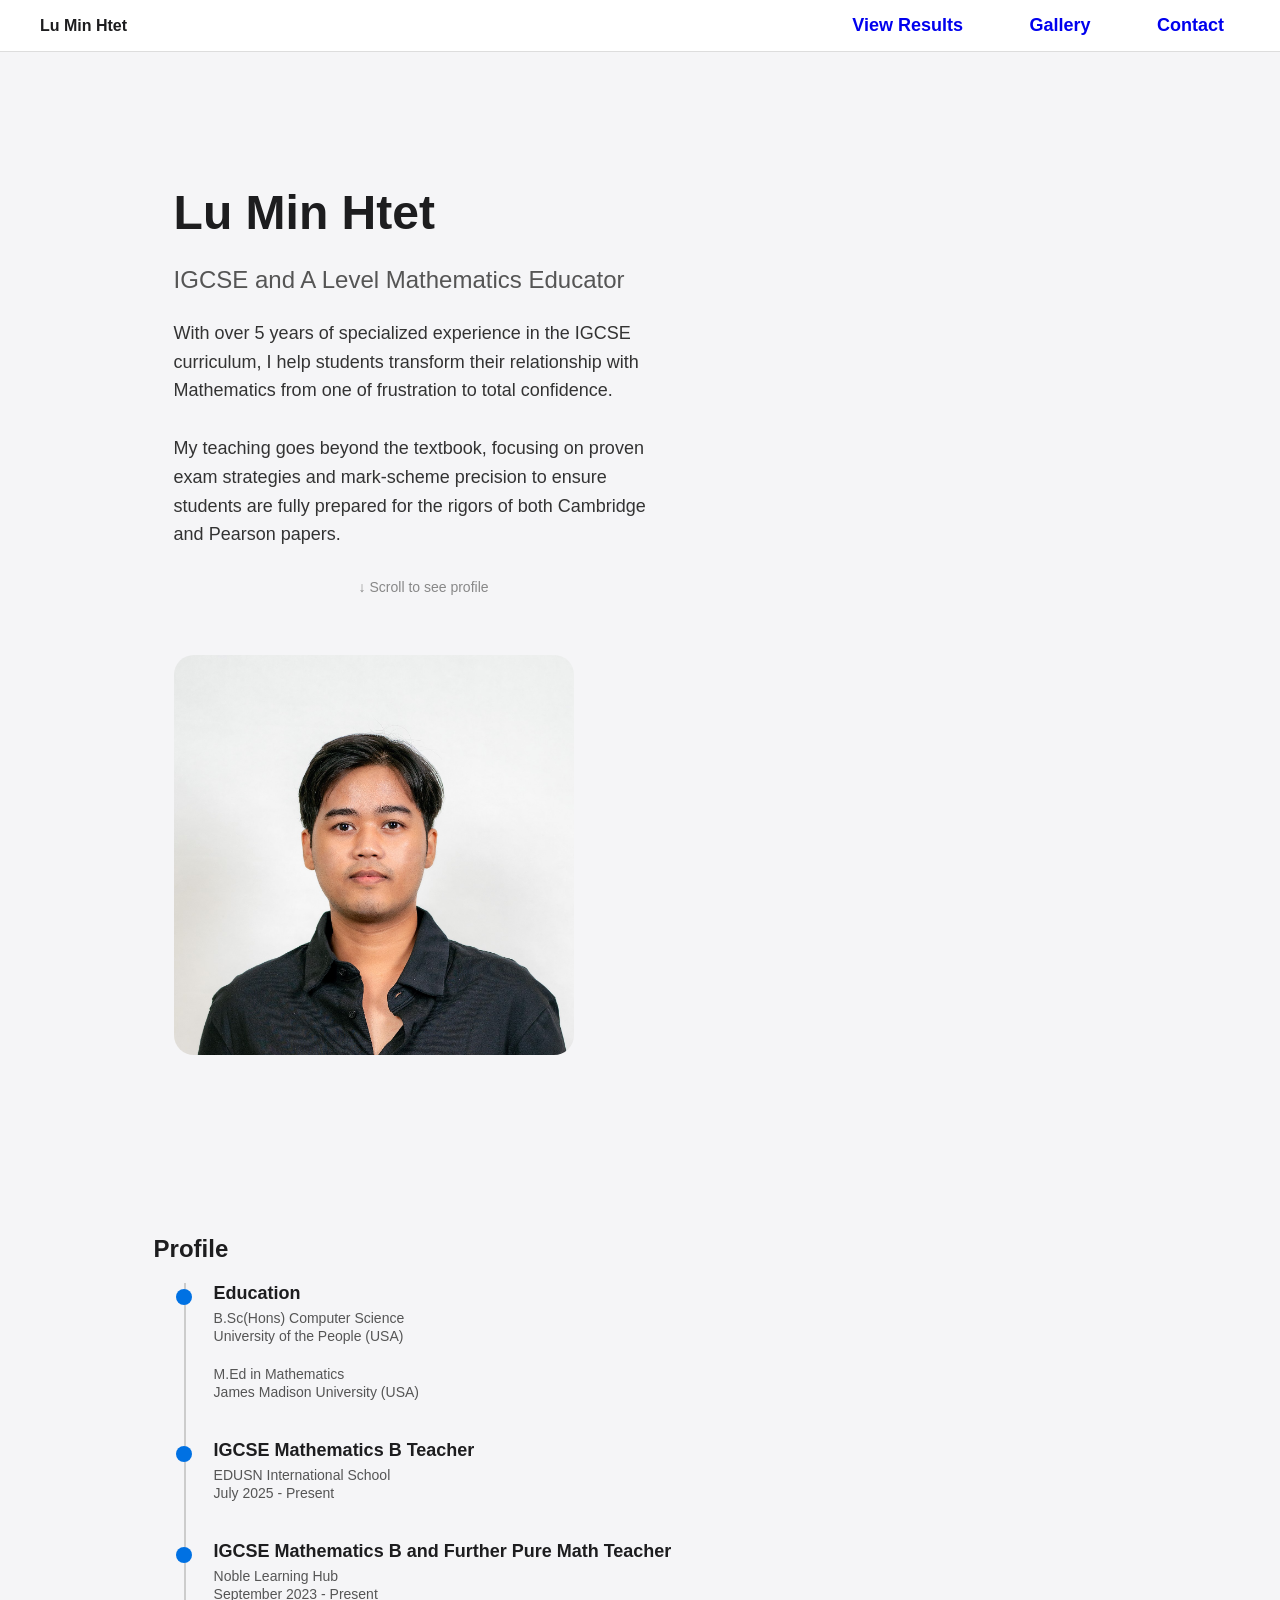
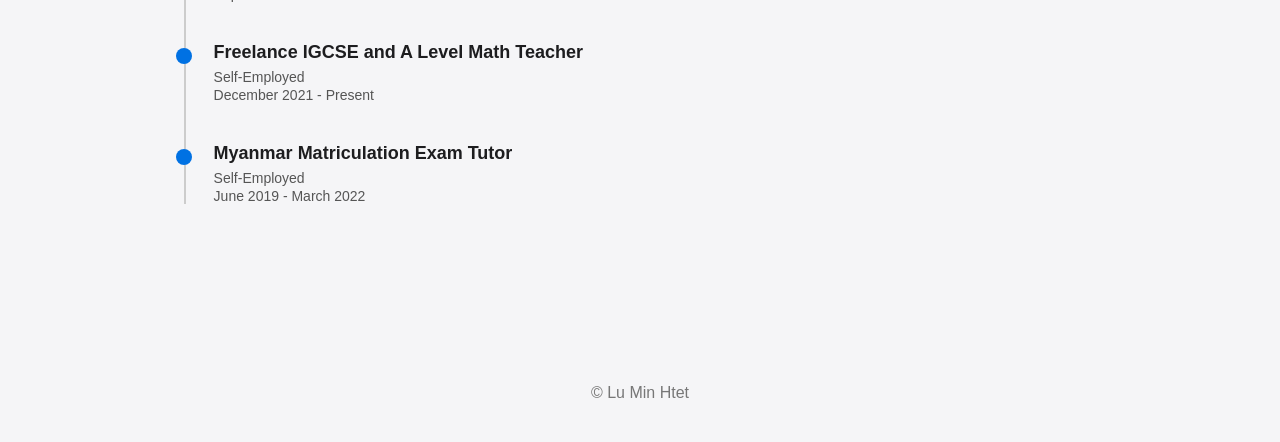
==== index.html @ 327fa16c "Fix HTML structure and update content" ====
<!DOCTYPE html>
<html>
<head>
<title>Lu Min Htet</title>
<link rel="stylesheet" href="style.css">
<meta name="viewport" content="width=device-width, initial-scale=1.0">
</head>

<body>

<nav>
<div><b>Lu Min Htet</b></div>
<div>
<a href="results.html">View Results</a>
<a href="gallary.html">Gallery</a>
<a href="contact.html">Contact</a>
</div>
</nav>

<div class="container">

<div class="hero">
  <div class="hero-text">
    <h1>Lu Min Htet</h1>
    <h3>IGCSE and A Level Mathematics Educator</h3>
    <p>
      With over 5 years of specialized experience in the IGCSE curriculum,
      I help students transform their relationship with Mathematics from one of frustration to total confidence.<br><br>
     My teaching goes beyond the textbook, focusing on proven exam strategies and mark-scheme precision to ensure students are fully prepared for the rigors of both Cambridge and Pearson papers.
    </p>

    <!-- Scroll Indicator -->
<div class="scroll-down">
  ↓ Scroll to see profile
</div>
  </div>

  <img src="cc.jpg" alt="profile">
</div>

<section class="profile">

<h1>Profile</h1>

<div class="timeline">

<div class="timeline-item">
<h3>Education</h3>
<p>B.Sc(Hons) Computer Science</p>
<p>University of the People (USA)</p><br>
<p>M.Ed in Mathematics</p>
<p>James Madison University (USA)</p>
</div>

<div class="timeline-item">
<h3>IGCSE Mathematics B Teacher</h3>
<p>EDUSN International School</p>
<p>July 2025 - Present</p>
</div>

<div class="timeline-item">
<h3>IGCSE Mathematics B and Further Pure Math Teacher</h3>
<p>Noble Learning Hub</p>
<p>September 2023 - Present</p>
</div>

<div class="timeline-item">
<h3>Freelance IGCSE and A Level Math Teacher</h3>
<p>Self-Employed</p>
<p>December 2021 - Present</p>
</div>

<div class="timeline-item">
<h3>Myanmar Matriculation Exam Tutor</h3>
<p>Self-Employed</p>
<p>June 2019 - March 2022</p>
</div>

</div>

</section>


</div>
</div>

</div>

<footer>
© Lu Min Htet
</footer>

</body>
</html>
---- style.css ----
body{
margin:0;
font-family:-apple-system,BlinkMacSystemFont,"SF Pro Display",sans-serif;
background:#f5f5f7;
color:#1d1d1f;
}

/* NAVBAR */

nav{
display:flex;
justify-content:space-between;
align-items:center;
padding:15px 40px;
background:white;
border-bottom:1px solid #ddd;
position:sticky;
top:0;
}

/* Navigation Links - More Prominent */
nav a{
  margin-left:30px;
  text-decoration:none;
  font-size:18px;      /* larger font */
  font-weight:600;      /* bolder */
  color:linear-gradient(135deg, #7c9cd8, #b0a0f0);        /* blue color to stand out */
  padding:8px 16px;     /* gives clickable area */
  border-radius:50px;    /* subtle button feel */
  transition:0.3s;
  background:rgba(255,255,255,0.2); /* subtle background */
}

nav a:hover{
  color:#fff;
  background:linear-gradient(135deg, #7c9cd8, #b0a0f0);   /* highlight on hover */
  transform:translateY(-2px);
}


/* CONTAINER */

.container{
padding:60px 12%;
}

/* HERO */

.hero{
  display:flex;
  align-items:center;
  justify-content:space-between;
  flex-wrap:wrap;
  gap:60px;
  min-height:70vh; /* reduced from 100vh */
  padding:40px 20px;
}


.hero-text {
  max-width: 500px;
  order: 1;
}

.hero img {
  width: 400px;
  border-radius: 20px;
  order: 2;
}


/* BUTTON */

.button{
display:inline-block;
background:linear-gradient(135deg, #7c9cd8, #b0a0f0);
color:white;
padding:12px 24px;
border-radius:25px;
text-decoration:none;
margin-top:15px;
}

/* GRID */

.grid {
  display: grid;
  grid-template-columns: repeat(auto-fit, minmax(220px, 1fr));
  gap: 25px;
  margin-top: 40px;
}

@media (max-width: 480px) {
  .grid {
    grid-template-columns: 1fr;
    gap: 20px;
  }

  .card {
    padding: 15px;
  }

  .student-photo {
    width: 70px;
    height: 70px;
  }

  .subject {
    font-size: 14px;
  }

  .student-quote {
    font-size: 13px;
  }
}


/* CARD */

.card {
  background:white;
  padding:25px;
  border-radius:16px;
  box-shadow:0 8px 20px rgba(0,0,0,0.08);
  text-align:center;
  transition: transform 0.3s ease, box-shadow 0.3s ease;
}

.card:hover {
  transform: translateY(-6px);
  box-shadow: 0 12px 30px rgba(0,0,0,0.12);
}

.student-photo {
  width:100px;
  height:100px;
  border-radius:50%;
  object-fit:cover;
  margin-bottom:10px;
}

@media (max-width: 480px) {
  .grid {
    grid-template-columns: 1fr;
    gap: 20px;
  }

  .card {
    padding: 15px;
  }

  .student-photo {
    width: 70px;
    height: 70px;
  }

  .subject {
    font-size: 14px;
  }

  .student-quote {
    font-size: 13px;
  }
}


/* Subject row */
.subject {
  margin:6px 0;
  font-size:15px;
  color:#333;
}

/* Grade highlight */
.grade {
  font-weight:bold;
  color:#0071e3; /* Apple-style blue */
}

/* Quote styling */
.student-quote {
  font-style:italic;
  color:#555;
  margin-top:12px;
  font-size:14px;
}

/* BACK BUTTON */

.back{
display:inline-block;
margin-bottom:20px;
text-decoration:none;
color:#0071e3;
}

footer{
text-align:center;
padding:40px;
color:#777;
}

@media (max-width: 768px) {
  .hero {
    flex-direction: column-reverse; /* image below text on small screens */
    text-align: center;
  }

  .hero img {
    order: 1;
    margin-top: 20px;
    width: 220px;
  }
}

/* Text  */
.hero-text h1 {
  font-size: 48px;      /* bigger main title */
  font-weight: 700;     /* bold */
  color: #1d1d1f;      /* dark text */
  line-height: 1.2;
  margin-bottom: 15px;
}

.hero-text h3 {
  font-size: 24px;      /* sub-title size */
  font-weight: 500;
  color: #555;
  margin-bottom: 25px;
}

.hero-text p {
  font-size: 18px;      /* paragraph size */
  line-height: 1.6;
  color: #333;
}

/* CSS for Year Card */
.year-card {
  display: flex;
  justify-content: center;
  align-items: center;
  padding: 25px 0;
  border-radius: 16px;
  background: white;
  color: #1d1d1f;
  font-size: 32px;
  font-weight: 700;
  text-decoration: none;
  box-shadow: 0 6px 15px rgba(0,0,0,0.08);
  transition: transform 0.3s ease, box-shadow 0.3s ease;
}

.year-card:hover {
  transform: translateY(-5px);
  box-shadow: 0 12px 25px rgba(0,0,0,0.15);
  color: #0071e3; /* Apple blue hover */
}

.year-card {
  background: linear-gradient(135deg, #7c9cd8, #b0a0f0);
  color: white;
}

/* media for phone */
@media (max-width: 768px) {
  .hero {
    flex-direction: column-reverse; /* image below text */
    align-items: center;
    text-align: center;
    gap: 30px;
  }

  .hero-text {
    max-width: 100%;
  }

  .hero img {
    width: 200px; /* smaller image on phone */
  }

  .button {
    padding: 10px 20px;
    font-size: 14px;
  }

  .hero-text h1 {
    font-size: 32px;
  }

  .hero-text h3 {
    font-size: 20px;
  }

  .hero-text p {
    font-size: 16px;
  }
}

/* Map */
.profile {
margin-top:80px;
padding:40px 0;
}

.profile h2 {
font-size:32px;
margin-bottom:40px;
}

/* timeline container */

.timeline {
position:relative;
margin-left:20px;
}

/* vertical line */

.timeline::before {
content:'';
position:absolute;
left:10px;
top:0;
bottom:0;
width:2px;
background:#ccc;
}

/* each item */

.timeline-item {
position:relative;
margin-bottom:40px;
padding-left:40px;
}

/* dot */

.timeline-item::before {
content:'';
position:absolute;
left:2px;
top:6px;
width:16px;
height:16px;
background:#0059ff;
border-radius:50%;
}

/* text */

.timeline-item h3 {
margin-bottom:6px;
font-size:18px;
}

.timeline-item p {
margin:2px 0;
color:#555;
font-size:14px;
}

.profile-section{
margin-top:80px;
}

.profile-container{
display:flex;
gap:80px;
align-items:flex-start;
flex-wrap:wrap;
}

.timeline{
position:relative;
margin-left:20px;
}

.timeline::before{
content:'';
position:absolute;
left:10px;
top:0;
bottom:0;
width:2px;
background:#ccc;
}

.timeline-item{
position:relative;
margin-bottom:40px;
padding-left:40px;
}

.timeline-item::before{
content:'';
position:absolute;
left:2px;
top:6px;
width:16px;
height:16px;
background:#0071e3;
border-radius:50%;
}

/* scroll down */
.scroll-down {
  margin-top:30px;
  font-size:14px;
  color:#888;
  text-align:center;
  animation: bounce 1.5s infinite;
}

@keyframes bounce {
  0%, 100% { transform: translateY(0); }
  50% { transform: translateY(6px); }
}

/* ===== CONTACT SECTION ===== */
.contact-section {
  max-width: 800px;
  margin: 120px auto 60px;
  padding: 40px 30px;
  text-align: center;
}

/* Heading */
.contact-section h2 {
  font-size: 32px;
  margin-bottom: 15px;
  background: linear-gradient(135deg,#0a162d,#b0a0f0);
  background-clip: text;
  -webkit-text-fill-color: transparent;
}

/* Intro text */
.contact-intro {
  font-size: 16px;
  color: #000000;
  margin-bottom: 30px;
}

/* Contact Info */
.contact-info {
  margin-bottom: 30px;
}

.contact-item {
  margin: 10px 0;
  font-size: 16px;
}

.contact-item a {
  color: #2200fe;
  text-decoration: none;
}

.contact-item a:hover {
  text-decoration: underline;
}

/* ===== FORM ===== */
.contact-form {
  display: flex;
  flex-direction: column;
  gap: 15px;
}

.contact-form input,
.contact-form textarea {
  padding: 12px;
  border-radius: 10px;
  border: none;
  outline: none;
  font-size: 15px;
}

/* Button */
.contact-form button {
  padding: 12px;
  border-radius: 20px;
  border: none;
  background: linear-gradient(135deg,#7c9cd8,#b0a0f0);
  color: white;
  font-weight: bold;
  cursor: pointer;
  transition: 0.3s;
}

.contact-form button:hover {
  transform: scale(1.05);
  box-shadow: 0 8px 20px rgba(124,156,216,0.4);
}
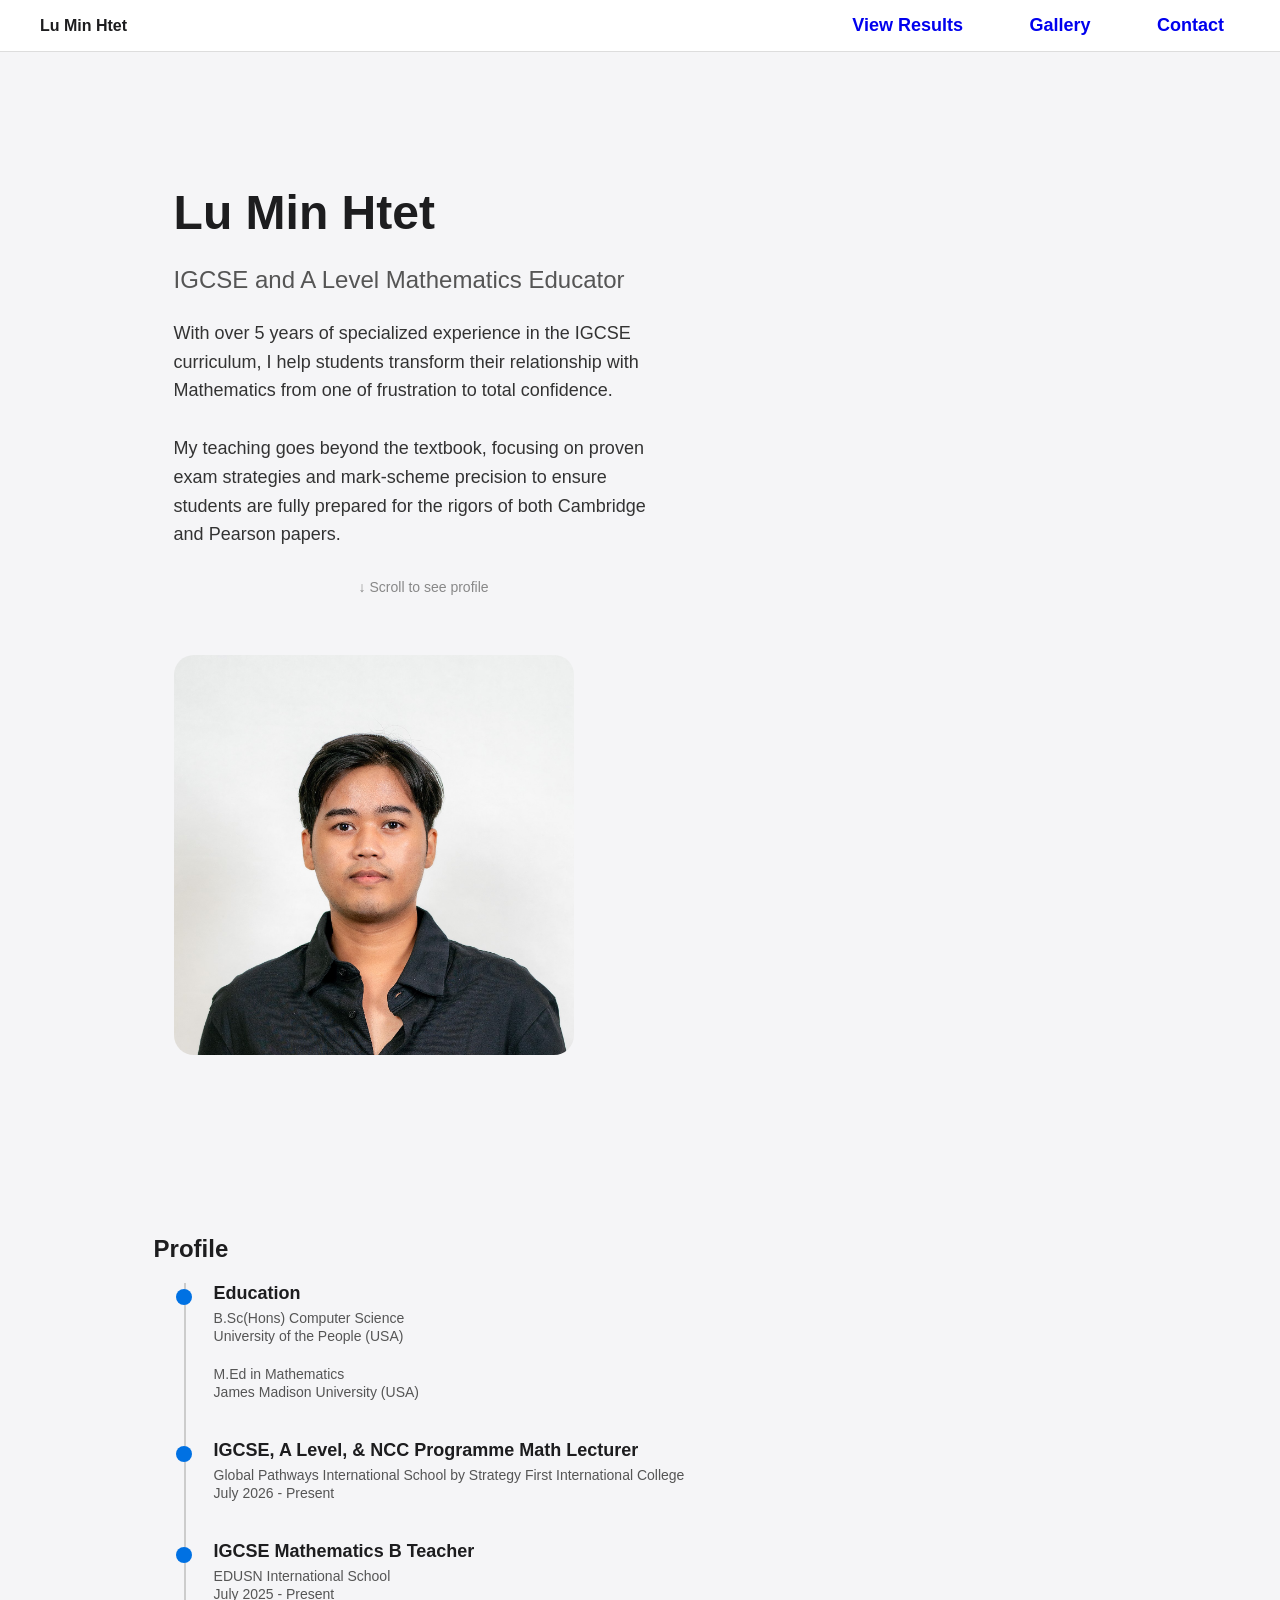
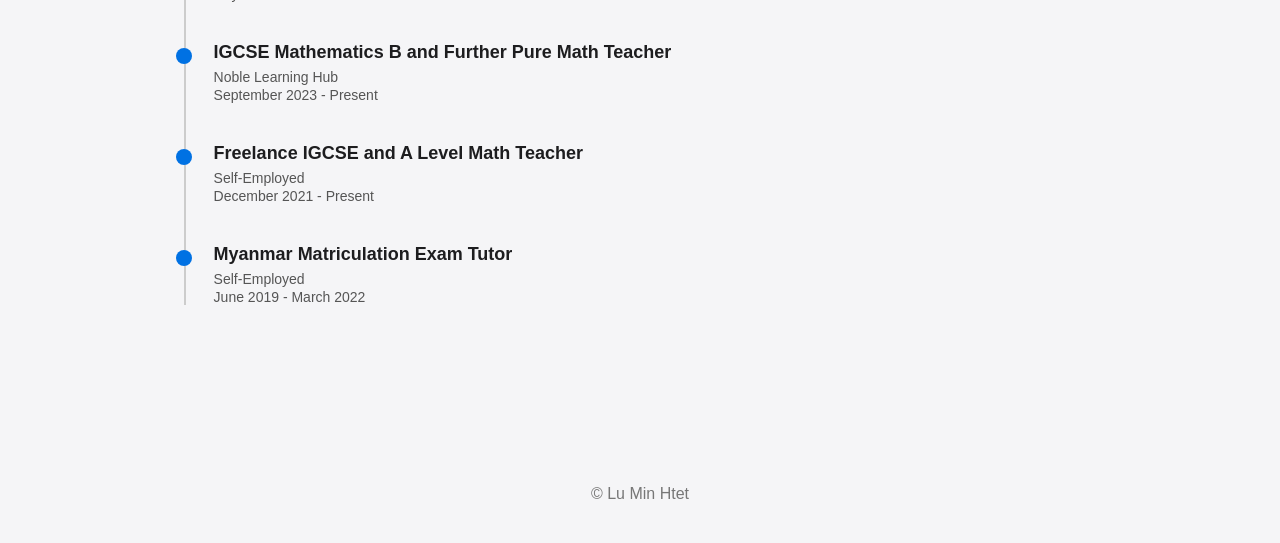
==== commit 86748bcc: "Modify profile section in index.html Updated job title and added a new position in the profile secti" ====
--- a/index.html
+++ b/index.html
@@ -51,7 +51,13 @@
 <p>M.Ed in Mathematics</p>
 <p>James Madison University (USA)</p>
 </div>
-
+  
+<div class="timeline-item">
+<h3>IGCSE, A Level, & NCC Programme Math Lecturer</h3>
+<p>Global Pathways International School by Strategy First International College</p>
+<p>July 2026 - Present</p>
+</div>
+  
 <div class="timeline-item">
 <h3>IGCSE Mathematics B Teacher</h3>
 <p>EDUSN International School</p>
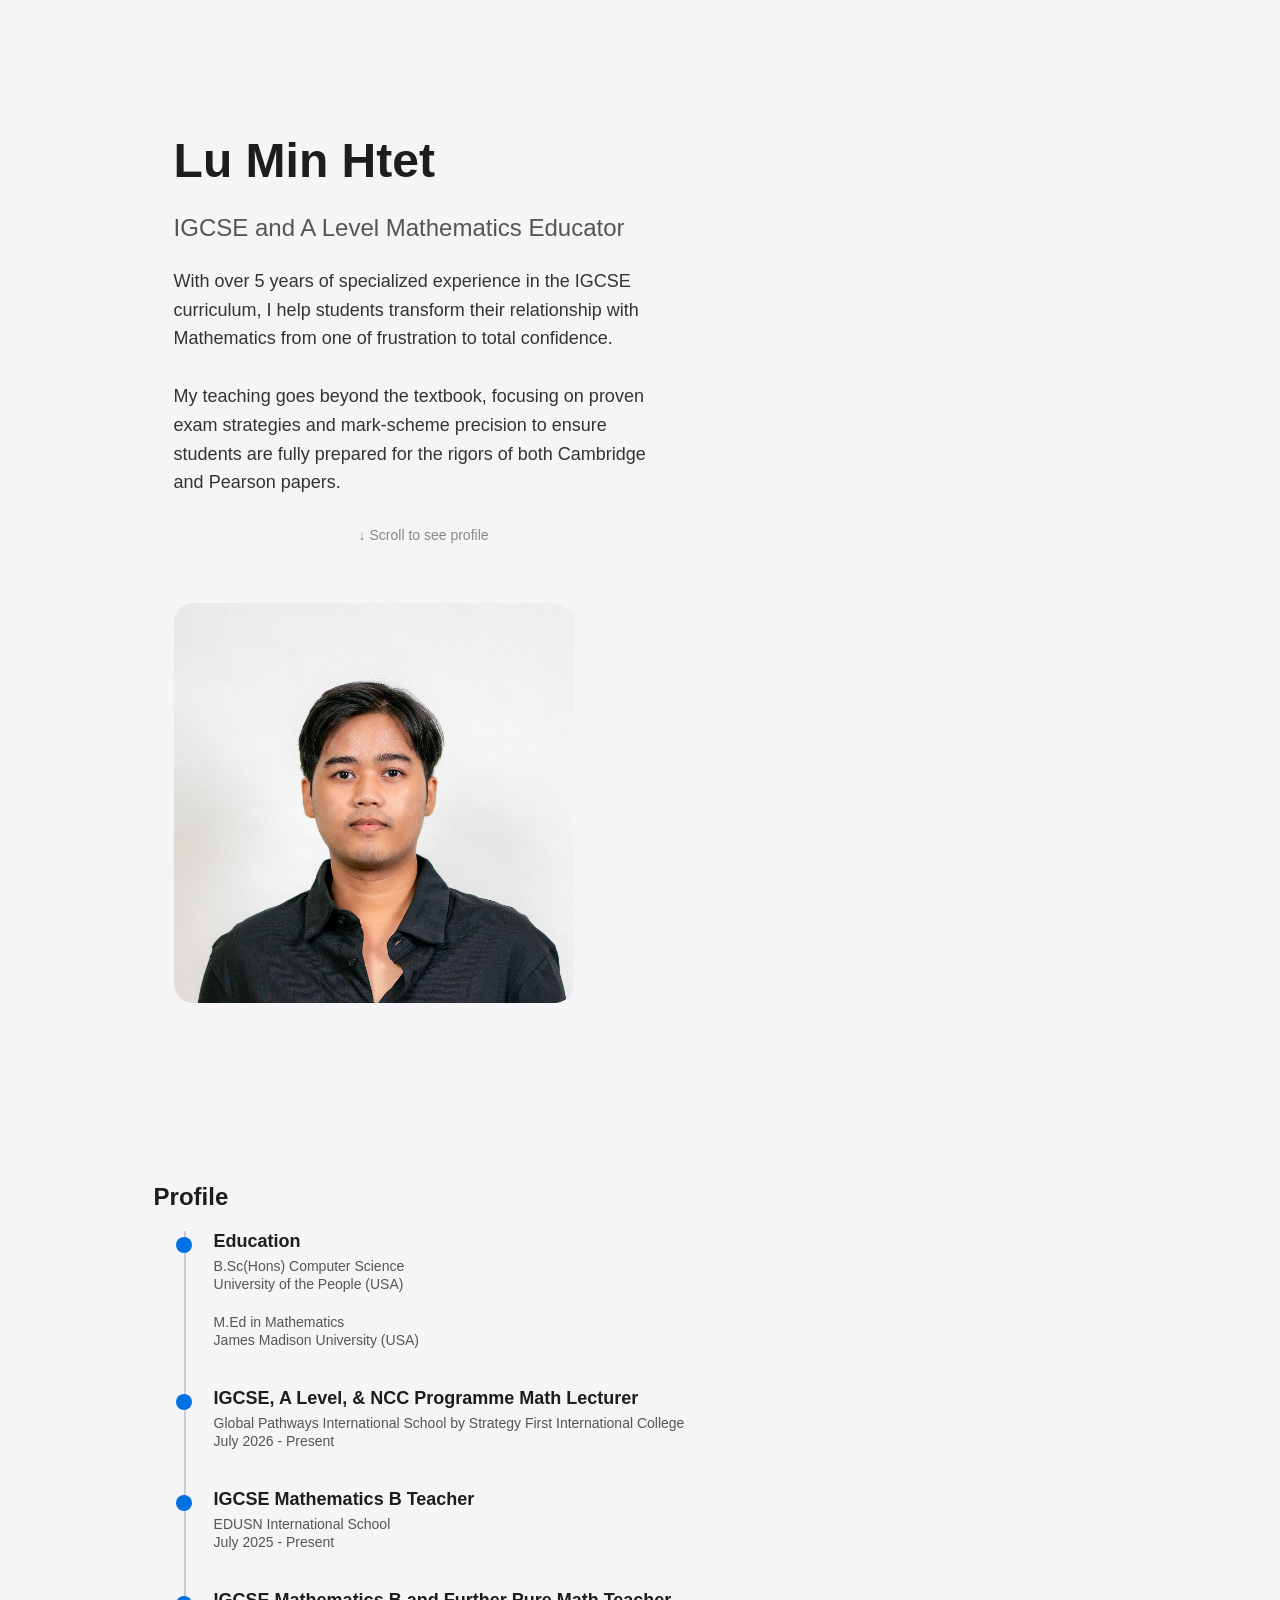
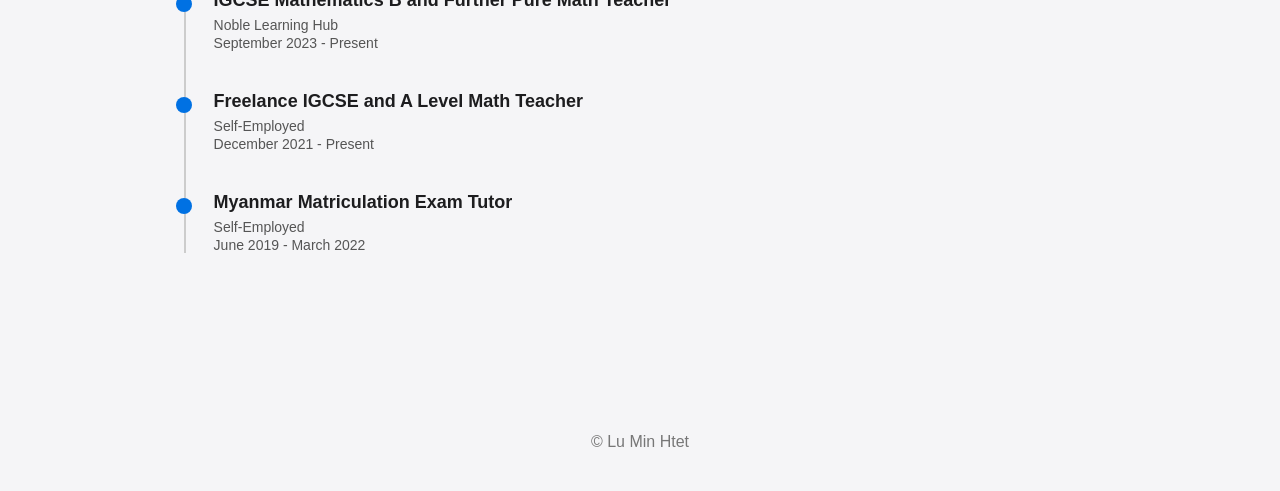
==== commit 49eff302: "Fix HTML formatting and structure" ====
--- a/index.html
+++ b/index.html
@@ -7,16 +7,6 @@
 </head>
 
 <body>
-
-<nav>
-<div><b>Lu Min Htet</b></div>
-<div>
-<a href="results.html">View Results</a>
-<a href="gallary.html">Gallery</a>
-<a href="contact.html">Contact</a>
-</div>
-</nav>
-
 <div class="container">
 
 <div class="hero">
--- a/style.css
+++ b/style.css
@@ -1,59 +1,32 @@
-body{
-margin:0;
-font-family:-apple-system,BlinkMacSystemFont,"SF Pro Display",sans-serif;
-background:#f5f5f7;
-color:#1d1d1f;
-}
-
-/* NAVBAR */
-
-nav{
-display:flex;
-justify-content:space-between;
-align-items:center;
-padding:15px 40px;
-background:white;
-border-bottom:1px solid #ddd;
-position:sticky;
-top:0;
-}
-
-/* Navigation Links - More Prominent */
-nav a{
-  margin-left:30px;
-  text-decoration:none;
-  font-size:18px;      /* larger font */
-  font-weight:600;      /* bolder */
-  color:linear-gradient(135deg, #7c9cd8, #b0a0f0);        /* blue color to stand out */
-  padding:8px 16px;     /* gives clickable area */
-  border-radius:50px;    /* subtle button feel */
-  transition:0.3s;
-  background:rgba(255,255,255,0.2); /* subtle background */
-}
-
-nav a:hover{
-  color:#fff;
-  background:linear-gradient(135deg, #7c9cd8, #b0a0f0);   /* highlight on hover */
-  transform:translateY(-2px);
-}
-
-
-/* CONTAINER */
-
-.container{
-padding:60px 12%;
-}
-
-/* HERO */
-
-.hero{
-  display:flex;
-  align-items:center;
-  justify-content:space-between;
-  flex-wrap:wrap;
-  gap:60px;
-  min-height:70vh; /* reduced from 100vh */
-  padding:40px 20px;
+body {
+  margin: 0;
+  font-family: -apple-system, BlinkMacSystemFont, "SF Pro Display", sans-serif;
+  background: #f5f5f7;
+  color: #1d1d1f;
+}
+
+
+/* =========================
+   CONTAINER
+   ========================= */
+
+.container {
+  padding: 60px 12%;
+}
+
+
+/* =========================
+   HERO
+   ========================= */
+
+.hero {
+  display: flex;
+  align-items: center;
+  justify-content: space-between;
+  flex-wrap: wrap;
+  gap: 60px;
+  min-height: 70vh;
+  padding: 40px 20px;
 }
 
 
@@ -61,6 +34,7 @@
   max-width: 500px;
   order: 1;
 }
+
 
 .hero img {
   width: 400px;
@@ -69,19 +43,55 @@
 }
 
 
-/* BUTTON */
-
-.button{
-display:inline-block;
-background:linear-gradient(135deg, #7c9cd8, #b0a0f0);
-color:white;
-padding:12px 24px;
-border-radius:25px;
-text-decoration:none;
-margin-top:15px;
-}
-
-/* GRID */
+/* =========================
+   BUTTON
+   ========================= */
+
+.button {
+  display: inline-block;
+  background: linear-gradient(135deg, #7c9cd8, #b0a0f0);
+  color: white;
+  padding: 12px 24px;
+  border-radius: 25px;
+  text-decoration: none;
+  margin-top: 15px;
+}
+
+
+/* =========================
+   HERO BUTTONS
+   ========================= */
+
+.hero-buttons {
+  display: flex;
+  gap: 15px;
+  margin-top: 30px;
+  flex-wrap: wrap;
+}
+
+
+.hero-buttons a {
+  display: inline-block;
+  padding: 12px 24px;
+  border-radius: 25px;
+  text-decoration: none;
+  font-size: 16px;
+  font-weight: 600;
+  color: white;
+  background: linear-gradient(135deg, #7c9cd8, #b0a0f0);
+  transition: 0.3s ease;
+}
+
+
+.hero-buttons a:hover {
+  transform: translateY(-3px);
+  box-shadow: 0 8px 20px rgba(124, 156, 216, 0.3);
+}
+
+
+/* =========================
+   GRID
+   ========================= */
 
 .grid {
   display: grid;
@@ -90,6 +100,7 @@
   margin-top: 40px;
 }
 
+
 @media (max-width: 480px) {
   .grid {
     grid-template-columns: 1fr;
@@ -115,29 +126,34 @@
 }
 
 
-/* CARD */
+/* =========================
+   CARD
+   ========================= */
 
 .card {
-  background:white;
-  padding:25px;
-  border-radius:16px;
-  box-shadow:0 8px 20px rgba(0,0,0,0.08);
-  text-align:center;
+  background: white;
+  padding: 25px;
+  border-radius: 16px;
+  box-shadow: 0 8px 20px rgba(0, 0, 0, 0.08);
+  text-align: center;
   transition: transform 0.3s ease, box-shadow 0.3s ease;
 }
+
 
 .card:hover {
   transform: translateY(-6px);
-  box-shadow: 0 12px 30px rgba(0,0,0,0.12);
-}
+  box-shadow: 0 12px 30px rgba(0, 0, 0, 0.12);
+}
+
 
 .student-photo {
-  width:100px;
-  height:100px;
-  border-radius:50%;
-  object-fit:cover;
-  margin-bottom:10px;
-}
+  width: 100px;
+  height: 100px;
+  border-radius: 50%;
+  object-fit: cover;
+  margin-bottom: 10px;
+}
+
 
 @media (max-width: 480px) {
   .grid {
@@ -164,261 +180,235 @@
 }
 
 
-/* Subject row */
+/* =========================
+   SUBJECT ROW
+   ========================= */
+
 .subject {
-  margin:6px 0;
-  font-size:15px;
-  color:#333;
-}
-
-/* Grade highlight */
+  margin: 6px 0;
+  font-size: 15px;
+  color: #333;
+}
+
+
+/* =========================
+   GRADE HIGHLIGHT
+   ========================= */
+
 .grade {
-  font-weight:bold;
-  color:#0071e3; /* Apple-style blue */
-}
-
-/* Quote styling */
+  font-weight: bold;
+  color: #0071e3;
+}
+
+
+/* =========================
+   QUOTE STYLING
+   ========================= */
+
 .student-quote {
-  font-style:italic;
-  color:#555;
-  margin-top:12px;
-  font-size:14px;
-}
-
-/* BACK BUTTON */
-
-.back{
-display:inline-block;
-margin-bottom:20px;
-text-decoration:none;
-color:#0071e3;
-}
-
-footer{
-text-align:center;
-padding:40px;
-color:#777;
-}
-
-@media (max-width: 768px) {
-  .hero {
-    flex-direction: column-reverse; /* image below text on small screens */
-    text-align: center;
-  }
-
-  .hero img {
-    order: 1;
-    margin-top: 20px;
-    width: 220px;
-  }
-}
-
-/* Text  */
+  font-style: italic;
+  color: #555;
+  margin-top: 12px;
+  font-size: 14px;
+}
+
+
+/* =========================
+   BACK BUTTON
+   ========================= */
+
+.back {
+  display: inline-block;
+  margin-bottom: 20px;
+  text-decoration: none;
+  color: #0071e3;
+}
+
+
+/* =========================
+   FOOTER
+   ========================= */
+
+footer {
+  text-align: center;
+  padding: 40px;
+  color: #777;
+}
+
+
+/* =========================
+   HERO TEXT
+   ========================= */
+
 .hero-text h1 {
-  font-size: 48px;      /* bigger main title */
-  font-weight: 700;     /* bold */
-  color: #1d1d1f;      /* dark text */
+  font-size: 48px;
+  font-weight: 700;
+  color: #1d1d1f;
   line-height: 1.2;
   margin-bottom: 15px;
 }
 
+
 .hero-text h3 {
-  font-size: 24px;      /* sub-title size */
+  font-size: 24px;
   font-weight: 500;
   color: #555;
   margin-bottom: 25px;
 }
 
+
 .hero-text p {
-  font-size: 18px;      /* paragraph size */
+  font-size: 18px;
   line-height: 1.6;
   color: #333;
 }
 
-/* CSS for Year Card */
+
+/* =========================
+   YEAR CARD
+   ========================= */
+
 .year-card {
   display: flex;
   justify-content: center;
   align-items: center;
   padding: 25px 0;
   border-radius: 16px;
-  background: white;
-  color: #1d1d1f;
+  background: linear-gradient(135deg, #7c9cd8, #b0a0f0);
+  color: white;
   font-size: 32px;
   font-weight: 700;
   text-decoration: none;
-  box-shadow: 0 6px 15px rgba(0,0,0,0.08);
+  box-shadow: 0 6px 15px rgba(0, 0, 0, 0.08);
   transition: transform 0.3s ease, box-shadow 0.3s ease;
 }
+
 
 .year-card:hover {
   transform: translateY(-5px);
-  box-shadow: 0 12px 25px rgba(0,0,0,0.15);
-  color: #0071e3; /* Apple blue hover */
-}
-
-.year-card {
-  background: linear-gradient(135deg, #7c9cd8, #b0a0f0);
+  box-shadow: 0 12px 25px rgba(0, 0, 0, 0.15);
   color: white;
 }
 
-/* media for phone */
-@media (max-width: 768px) {
-  .hero {
-    flex-direction: column-reverse; /* image below text */
-    align-items: center;
-    text-align: center;
-    gap: 30px;
-  }
-
-  .hero-text {
-    max-width: 100%;
-  }
-
-  .hero img {
-    width: 200px; /* smaller image on phone */
-  }
-
-  .button {
-    padding: 10px 20px;
-    font-size: 14px;
-  }
-
-  .hero-text h1 {
-    font-size: 32px;
-  }
-
-  .hero-text h3 {
-    font-size: 20px;
-  }
-
-  .hero-text p {
-    font-size: 16px;
-  }
-}
-
-/* Map */
+
+/* =========================
+   PROFILE
+   ========================= */
+
 .profile {
-margin-top:80px;
-padding:40px 0;
-}
+  margin-top: 80px;
+  padding: 40px 0;
+}
+
 
 .profile h2 {
-font-size:32px;
-margin-bottom:40px;
-}
-
-/* timeline container */
+  font-size: 32px;
+  margin-bottom: 40px;
+}
+
+
+/* =========================
+   PROFILE SECTION
+   ========================= */
+
+.profile-section {
+  margin-top: 80px;
+}
+
+
+.profile-container {
+  display: flex;
+  gap: 80px;
+  align-items: flex-start;
+  flex-wrap: wrap;
+}
+
+
+/* =========================
+   TIMELINE
+   ========================= */
 
 .timeline {
-position:relative;
-margin-left:20px;
-}
-
-/* vertical line */
+  position: relative;
+  margin-left: 20px;
+}
+
 
 .timeline::before {
-content:'';
-position:absolute;
-left:10px;
-top:0;
-bottom:0;
-width:2px;
-background:#ccc;
-}
-
-/* each item */
+  content: '';
+  position: absolute;
+  left: 10px;
+  top: 0;
+  bottom: 0;
+  width: 2px;
+  background: #ccc;
+}
+
 
 .timeline-item {
-position:relative;
-margin-bottom:40px;
-padding-left:40px;
-}
-
-/* dot */
+  position: relative;
+  margin-bottom: 40px;
+  padding-left: 40px;
+}
+
 
 .timeline-item::before {
-content:'';
-position:absolute;
-left:2px;
-top:6px;
-width:16px;
-height:16px;
-background:#0059ff;
-border-radius:50%;
-}
-
-/* text */
+  content: '';
+  position: absolute;
+  left: 2px;
+  top: 6px;
+  width: 16px;
+  height: 16px;
+  background: #0071e3;
+  border-radius: 50%;
+}
+
+
+/* =========================
+   TIMELINE TEXT
+   ========================= */
 
 .timeline-item h3 {
-margin-bottom:6px;
-font-size:18px;
-}
+  margin-bottom: 6px;
+  font-size: 18px;
+}
+
 
 .timeline-item p {
-margin:2px 0;
-color:#555;
-font-size:14px;
-}
-
-.profile-section{
-margin-top:80px;
-}
-
-.profile-container{
-display:flex;
-gap:80px;
-align-items:flex-start;
-flex-wrap:wrap;
-}
-
-.timeline{
-position:relative;
-margin-left:20px;
-}
-
-.timeline::before{
-content:'';
-position:absolute;
-left:10px;
-top:0;
-bottom:0;
-width:2px;
-background:#ccc;
-}
-
-.timeline-item{
-position:relative;
-margin-bottom:40px;
-padding-left:40px;
-}
-
-.timeline-item::before{
-content:'';
-position:absolute;
-left:2px;
-top:6px;
-width:16px;
-height:16px;
-background:#0071e3;
-border-radius:50%;
-}
-
-/* scroll down */
+  margin: 2px 0;
+  color: #555;
+  font-size: 14px;
+}
+
+
+/* =========================
+   SCROLL DOWN
+   ========================= */
+
 .scroll-down {
-  margin-top:30px;
-  font-size:14px;
-  color:#888;
-  text-align:center;
+  margin-top: 30px;
+  font-size: 14px;
+  color: #888;
+  text-align: center;
   animation: bounce 1.5s infinite;
 }
 
+
 @keyframes bounce {
-  0%, 100% { transform: translateY(0); }
-  50% { transform: translateY(6px); }
-}
-
-/* ===== CONTACT SECTION ===== */
+  0%, 100% {
+    transform: translateY(0);
+  }
+
+  50% {
+    transform: translateY(6px);
+  }
+}
+
+
+/* =========================
+   CONTACT SECTION
+   ========================= */
+
 .contact-section {
   max-width: 800px;
   margin: 120px auto 60px;
@@ -426,47 +416,62 @@
   text-align: center;
 }
 
+
 /* Heading */
+
 .contact-section h2 {
   font-size: 32px;
   margin-bottom: 15px;
-  background: linear-gradient(135deg,#0a162d,#b0a0f0);
+  background: linear-gradient(135deg, #0a162d, #b0a0f0);
   background-clip: text;
+  -webkit-background-clip: text;
   -webkit-text-fill-color: transparent;
 }
 
+
 /* Intro text */
+
 .contact-intro {
   font-size: 16px;
   color: #000000;
   margin-bottom: 30px;
 }
 
+
 /* Contact Info */
+
 .contact-info {
   margin-bottom: 30px;
 }
+
 
 .contact-item {
   margin: 10px 0;
   font-size: 16px;
 }
 
+
 .contact-item a {
   color: #2200fe;
   text-decoration: none;
 }
 
+
 .contact-item a:hover {
   text-decoration: underline;
 }
 
-/* ===== FORM ===== */
+
+/* =========================
+   CONTACT FORM
+   ========================= */
+
 .contact-form {
   display: flex;
   flex-direction: column;
   gap: 15px;
 }
+
 
 .contact-form input,
 .contact-form textarea {
@@ -477,19 +482,79 @@
   font-size: 15px;
 }
 
-/* Button */
+
+/* Contact Button */
+
 .contact-form button {
   padding: 12px;
   border-radius: 20px;
   border: none;
-  background: linear-gradient(135deg,#7c9cd8,#b0a0f0);
+  background: linear-gradient(135deg, #7c9cd8, #b0a0f0);
   color: white;
   font-weight: bold;
   cursor: pointer;
   transition: 0.3s;
 }
 
+
 .contact-form button:hover {
   transform: scale(1.05);
-  box-shadow: 0 8px 20px rgba(124,156,216,0.4);
-}
+  box-shadow: 0 8px 20px rgba(124, 156, 216, 0.4);
+}
+
+
+/* =========================
+   MOBILE
+   ========================= */
+
+@media (max-width: 768px) {
+
+  .hero {
+    flex-direction: column-reverse;
+    align-items: center;
+    text-align: center;
+    gap: 30px;
+  }
+
+
+  .hero-text {
+    max-width: 100%;
+  }
+
+
+  .hero img {
+    width: 200px;
+  }
+
+
+  .hero-buttons {
+    justify-content: center;
+  }
+
+
+  .hero-buttons a {
+    padding: 10px 20px;
+    font-size: 14px;
+  }
+
+
+  .button {
+    padding: 10px 20px;
+    font-size: 14px;
+  }
+
+
+  .hero-text h1 {
+    font-size: 32px;
+  }
+
+
+  .hero-text h3 {
+    font-size: 20px;
+  }
+
+
+  .hero-text p {
+    font-size: 16px;
+  }
+}
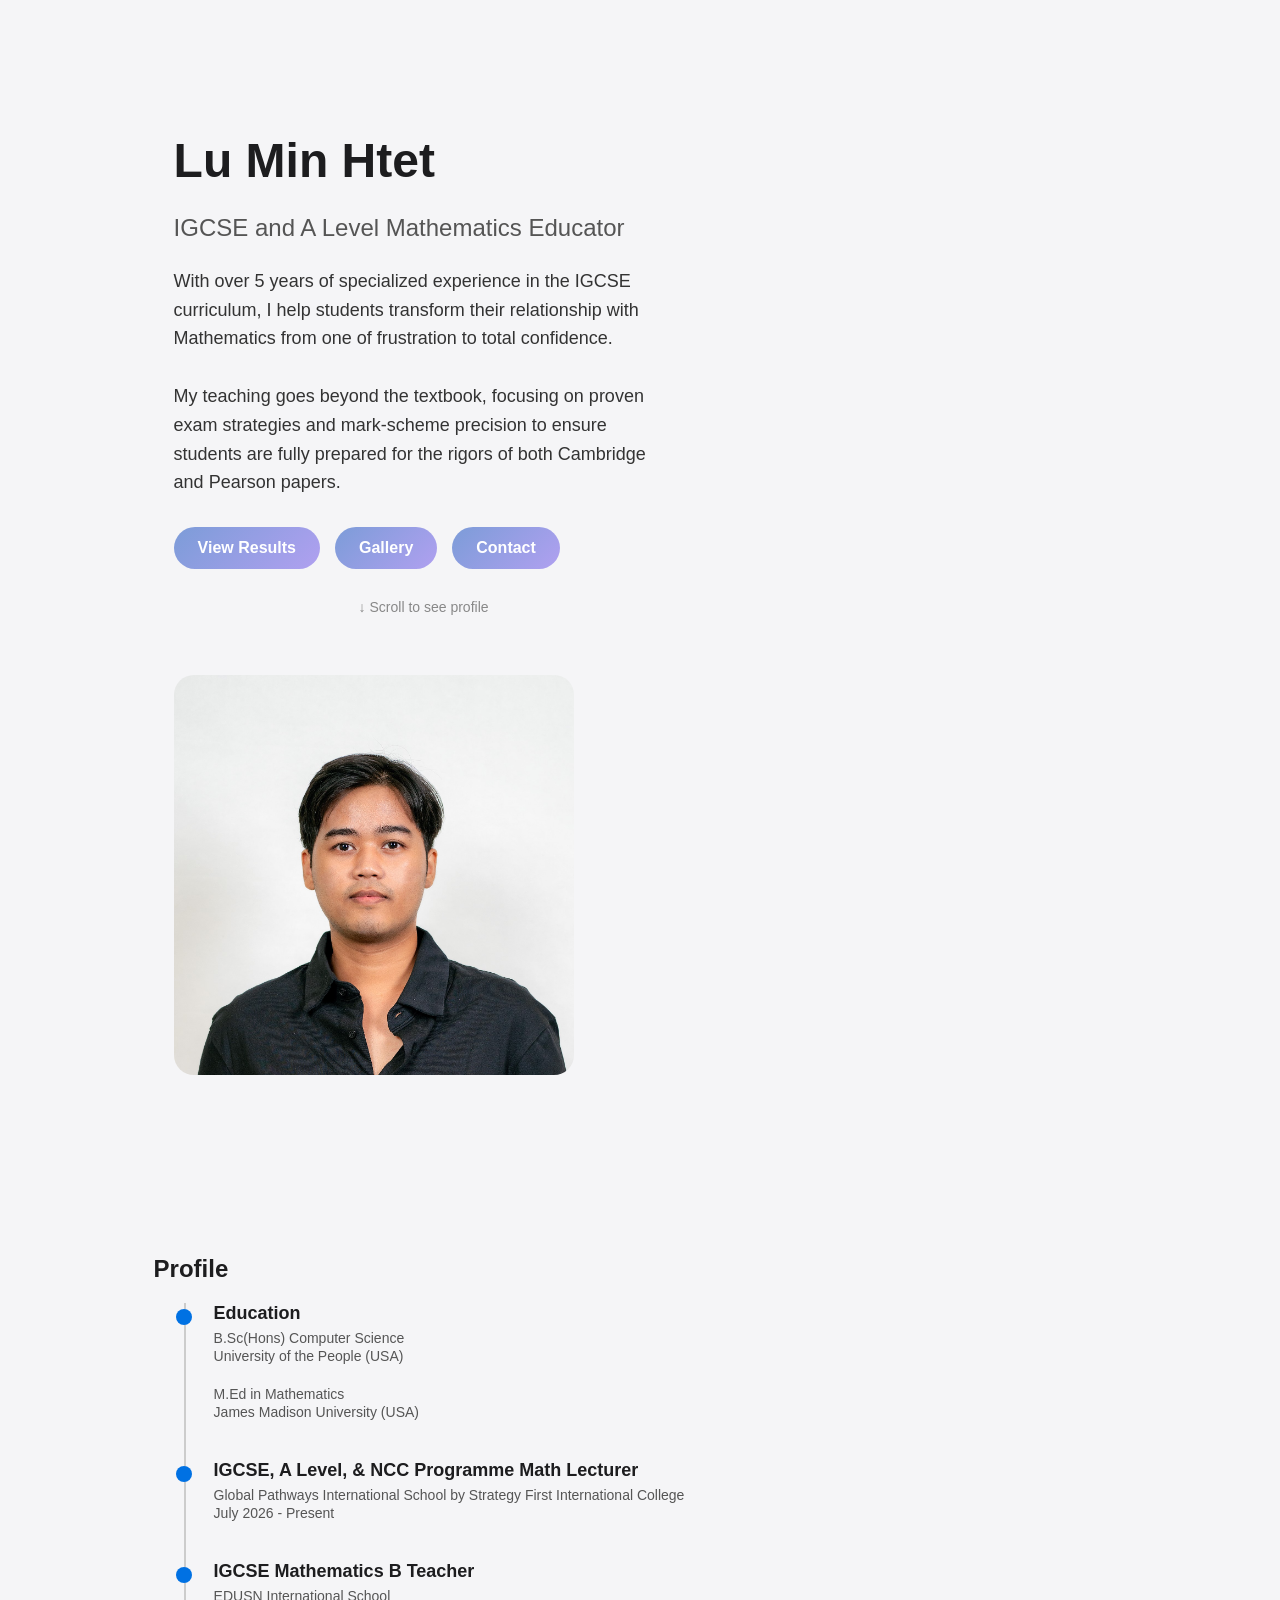
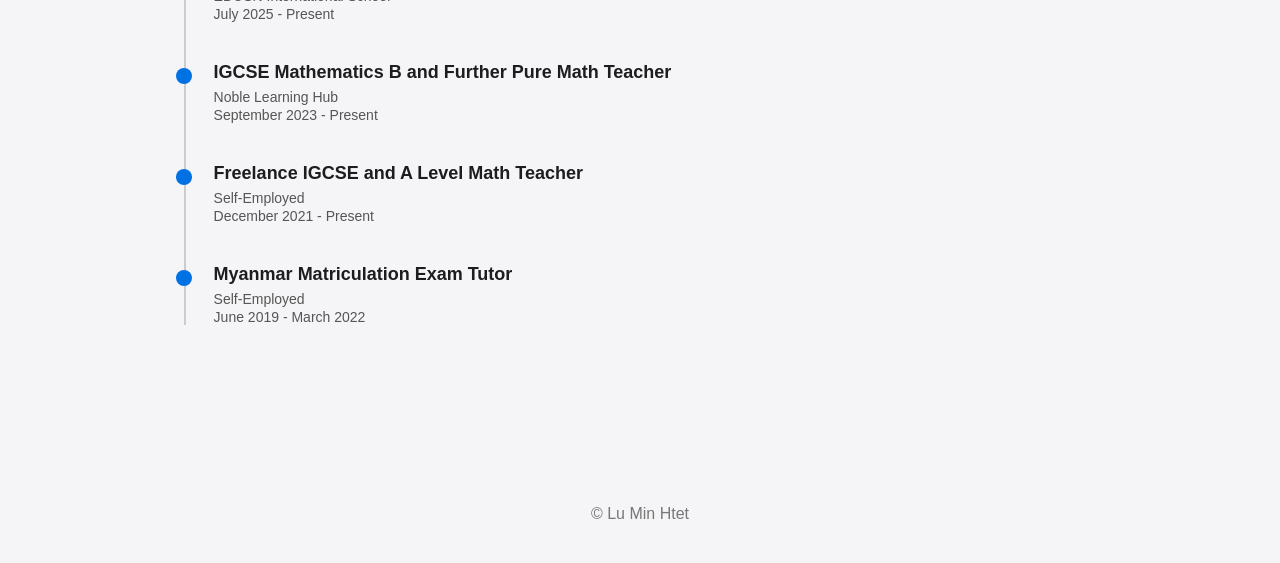
==== commit 77349ee6: "Enhance index.html with navigation buttons and updates Added navigation buttons to the hero section " ====
--- a/index.html
+++ b/index.html
@@ -18,6 +18,12 @@
       I help students transform their relationship with Mathematics from one of frustration to total confidence.<br><br>
      My teaching goes beyond the textbook, focusing on proven exam strategies and mark-scheme precision to ensure students are fully prepared for the rigors of both Cambridge and Pearson papers.
     </p>
+
+    <div class="hero-buttons">
+      <a href="results.html">View Results</a>
+      <a href="gallery.html">Gallery</a>
+      <a href="#contact">Contact</a>
+    </div>
 
     <!-- Scroll Indicator -->
 <div class="scroll-down">
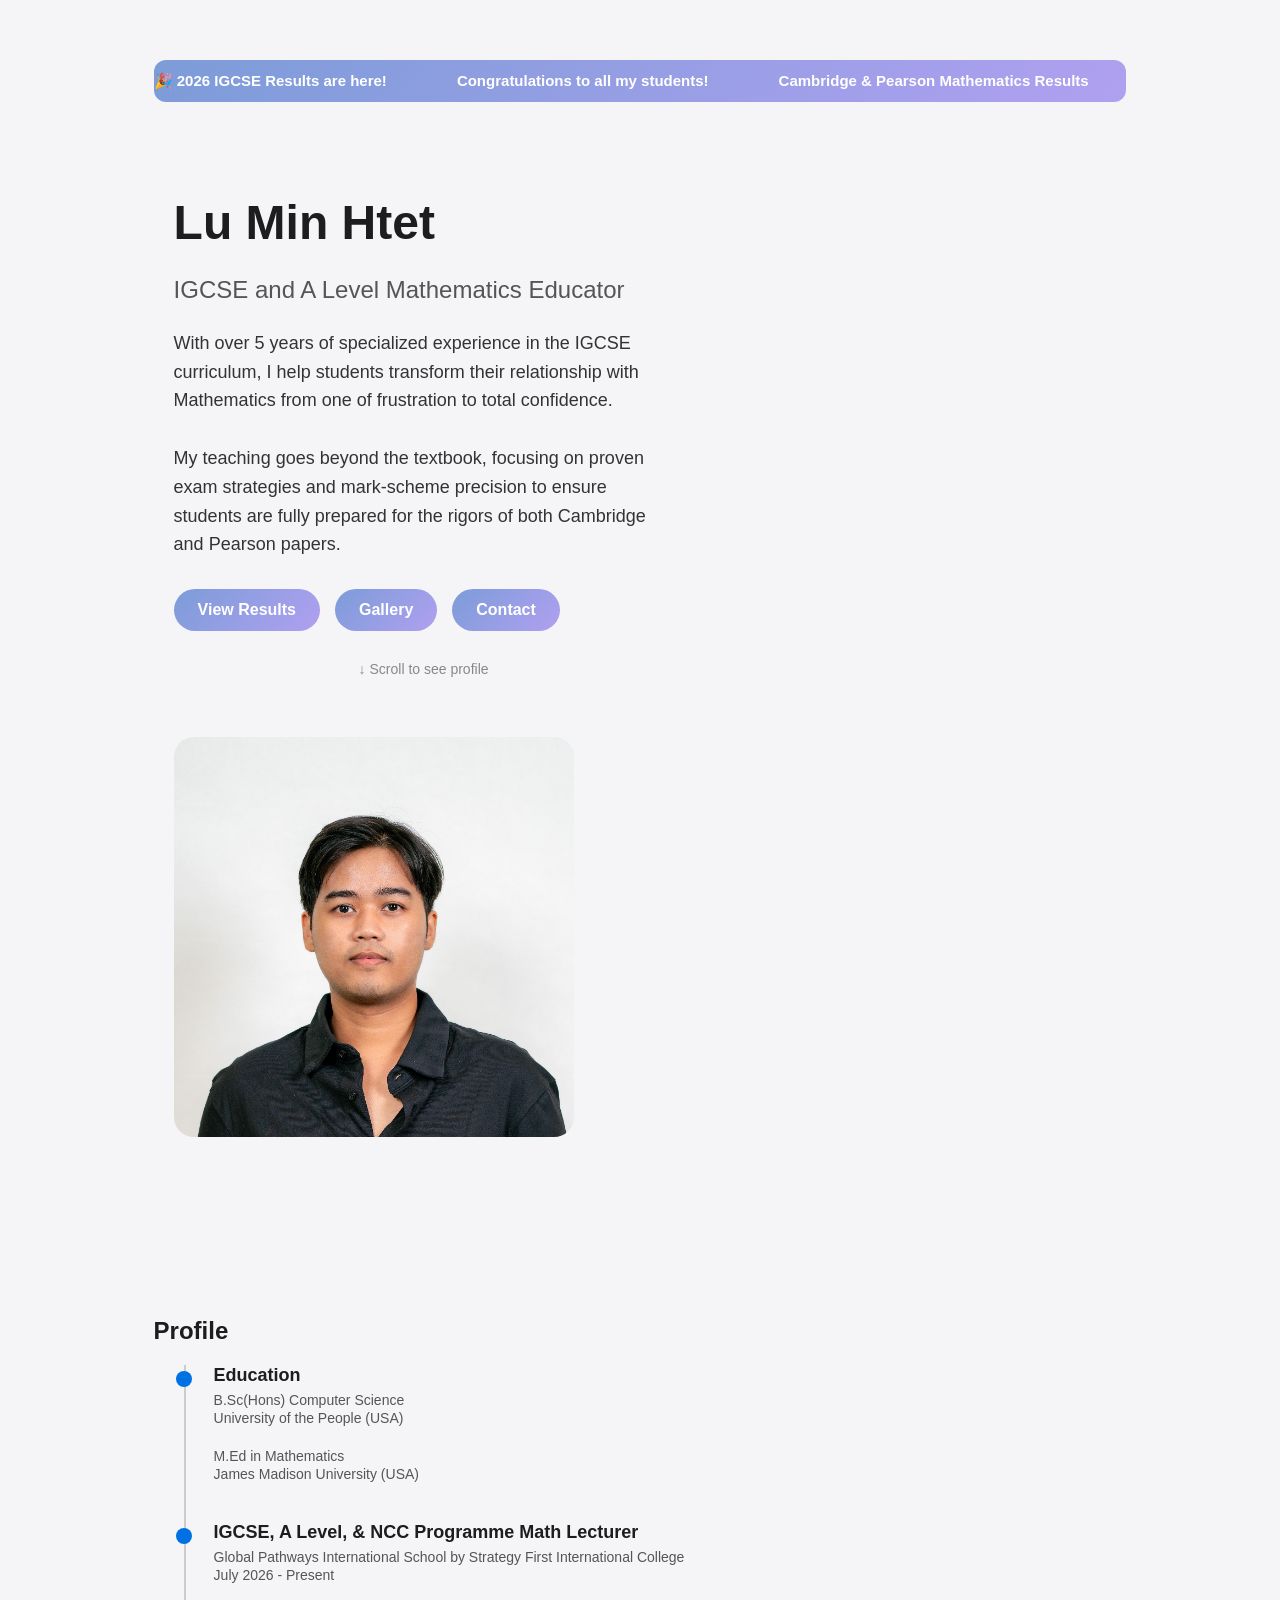
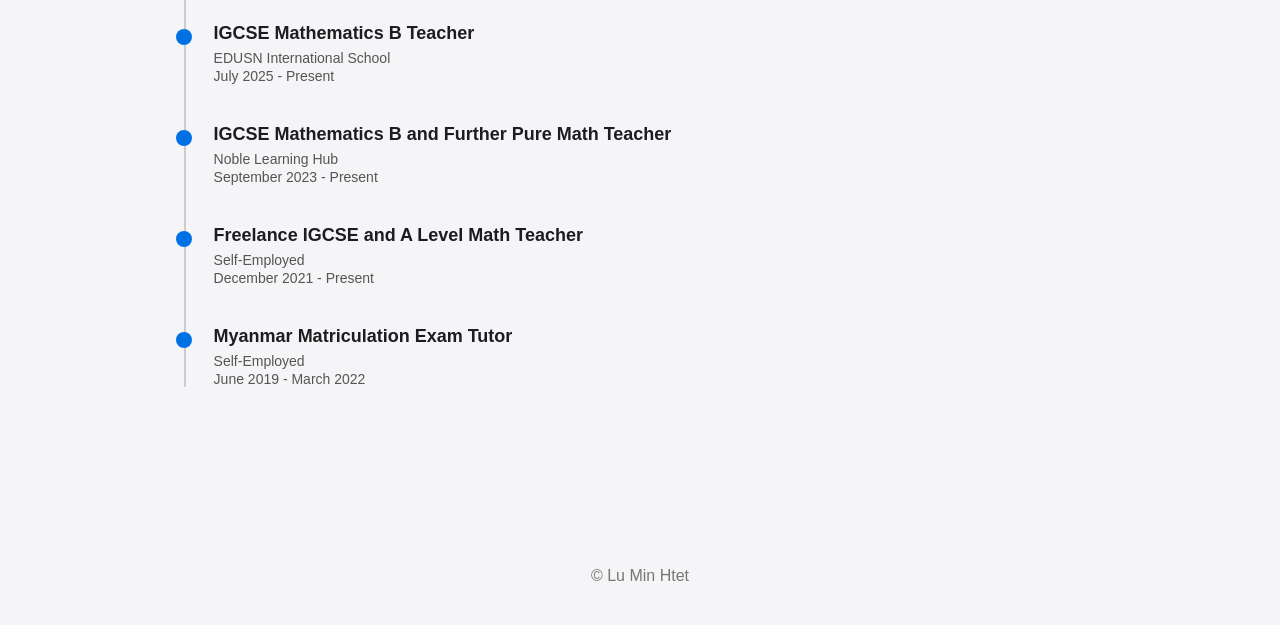
==== commit e31875b0: "Update index.html" ====
--- a/index.html
+++ b/index.html
@@ -8,6 +8,19 @@
 
 <body>
 <div class="container">
+<!-- ANNOUNCEMENT BAR-->
+  <div class="announcement-bar">
+    <div class="announcement-track">
+      <span>🎉 2026 IGCSE Results are here!</span>
+      <span>Congratulations to all my students!</span>
+      <span>Cambridge & Pearson Mathematics Results</span>
+      <span>View Student Results →</span>
+      <span>🎓 2026 IGCSE Results are here!</span>
+      <span>Congratulations to all my students!</span>
+      <span>Cambridge & Pearson Mathematics Results</span>
+      <span>View Student Results →</span>
+    </div>
+  </div>
 
 <div class="hero">
   <div class="hero-text">
@@ -21,8 +34,8 @@
 
     <div class="hero-buttons">
       <a href="results.html">View Results</a>
-      <a href="gallery.html">Gallery</a>
-      <a href="#contact">Contact</a>
+      <a href="gallary.html">Gallery</a>
+      <a href="contact.html">Contact</a>
     </div>
 
     <!-- Scroll Indicator -->
--- a/style.css
+++ b/style.css
@@ -558,3 +558,148 @@
     font-size: 16px;
   }
 }
+
+/* =========================
+   ANNOUNCEMENT BAR
+   ========================= */
+
+.announcement-bar {
+  width: 100%;
+  overflow: hidden;
+  background: linear-gradient(135deg, #7c9cd8, #b0a0f0);
+  color: white;
+  padding: 12px 0;
+  margin-bottom: 20px;
+  border-radius: 12px;
+  white-space: nowrap;
+}
+
+
+.announcement-track {
+  display: inline-flex;
+  gap: 70px;
+  animation: announcement-scroll 25s linear infinite;
+}
+
+
+.announcement-track span {
+  font-size: 15px;
+  font-weight: 600;
+}
+
+
+/* Moving animation */
+
+@keyframes announcement-scroll {
+
+  from {
+    transform: translateX(0);
+  }
+
+  to {
+    transform: translateX(-50%);
+  }
+
+}
+
+
+/* =========================
+   STATISTICS SECTION
+   ========================= */
+
+.stats-section {
+  display: grid;
+  grid-template-columns: repeat(4, 1fr);
+  gap: 20px;
+  margin: 40px 20px 80px;
+}
+
+
+.stat-card {
+  background: white;
+  padding: 30px 20px;
+  border-radius: 18px;
+  text-align: center;
+  box-shadow: 0 8px 20px rgba(0, 0, 0, 0.06);
+  transition: transform 0.3s ease,
+              box-shadow 0.3s ease;
+}
+
+
+.stat-card:hover {
+  transform: translateY(-5px);
+  box-shadow: 0 12px 30px rgba(0, 0, 0, 0.10);
+}
+
+
+.stat-card h2 {
+  margin: 0 0 10px;
+  font-size: 32px;
+  font-weight: 700;
+
+  background: linear-gradient(
+    135deg,
+    #7c9cd8,
+    #b0a0f0
+  );
+
+  background-clip: text;
+  -webkit-background-clip: text;
+  -webkit-text-fill-color: transparent;
+}
+
+
+.stat-card p {
+  margin: 0;
+  color: #555;
+  font-size: 14px;
+  line-height: 1.5;
+}
+
+
+/* =========================
+   MOBILE STATISTICS
+   ========================= */
+
+@media (max-width: 768px) {
+
+  .announcement-bar {
+    border-radius: 0;
+    margin-left: -12%;
+    width: 124%;
+  }
+
+
+  .announcement-track {
+    gap: 45px;
+    animation-duration: 20s;
+  }
+
+
+  .announcement-track span {
+    font-size: 13px;
+  }
+
+
+  .stats-section {
+    grid-template-columns: repeat(2, 1fr);
+    gap: 15px;
+    margin: 30px 0 60px;
+  }
+
+
+  .stat-card {
+    padding: 25px 15px;
+  }
+
+
+  .stat-card h2 {
+    font-size: 26px;
+  }
+
+
+  .stat-card p {
+    font-size: 13px;
+  }
+
+}
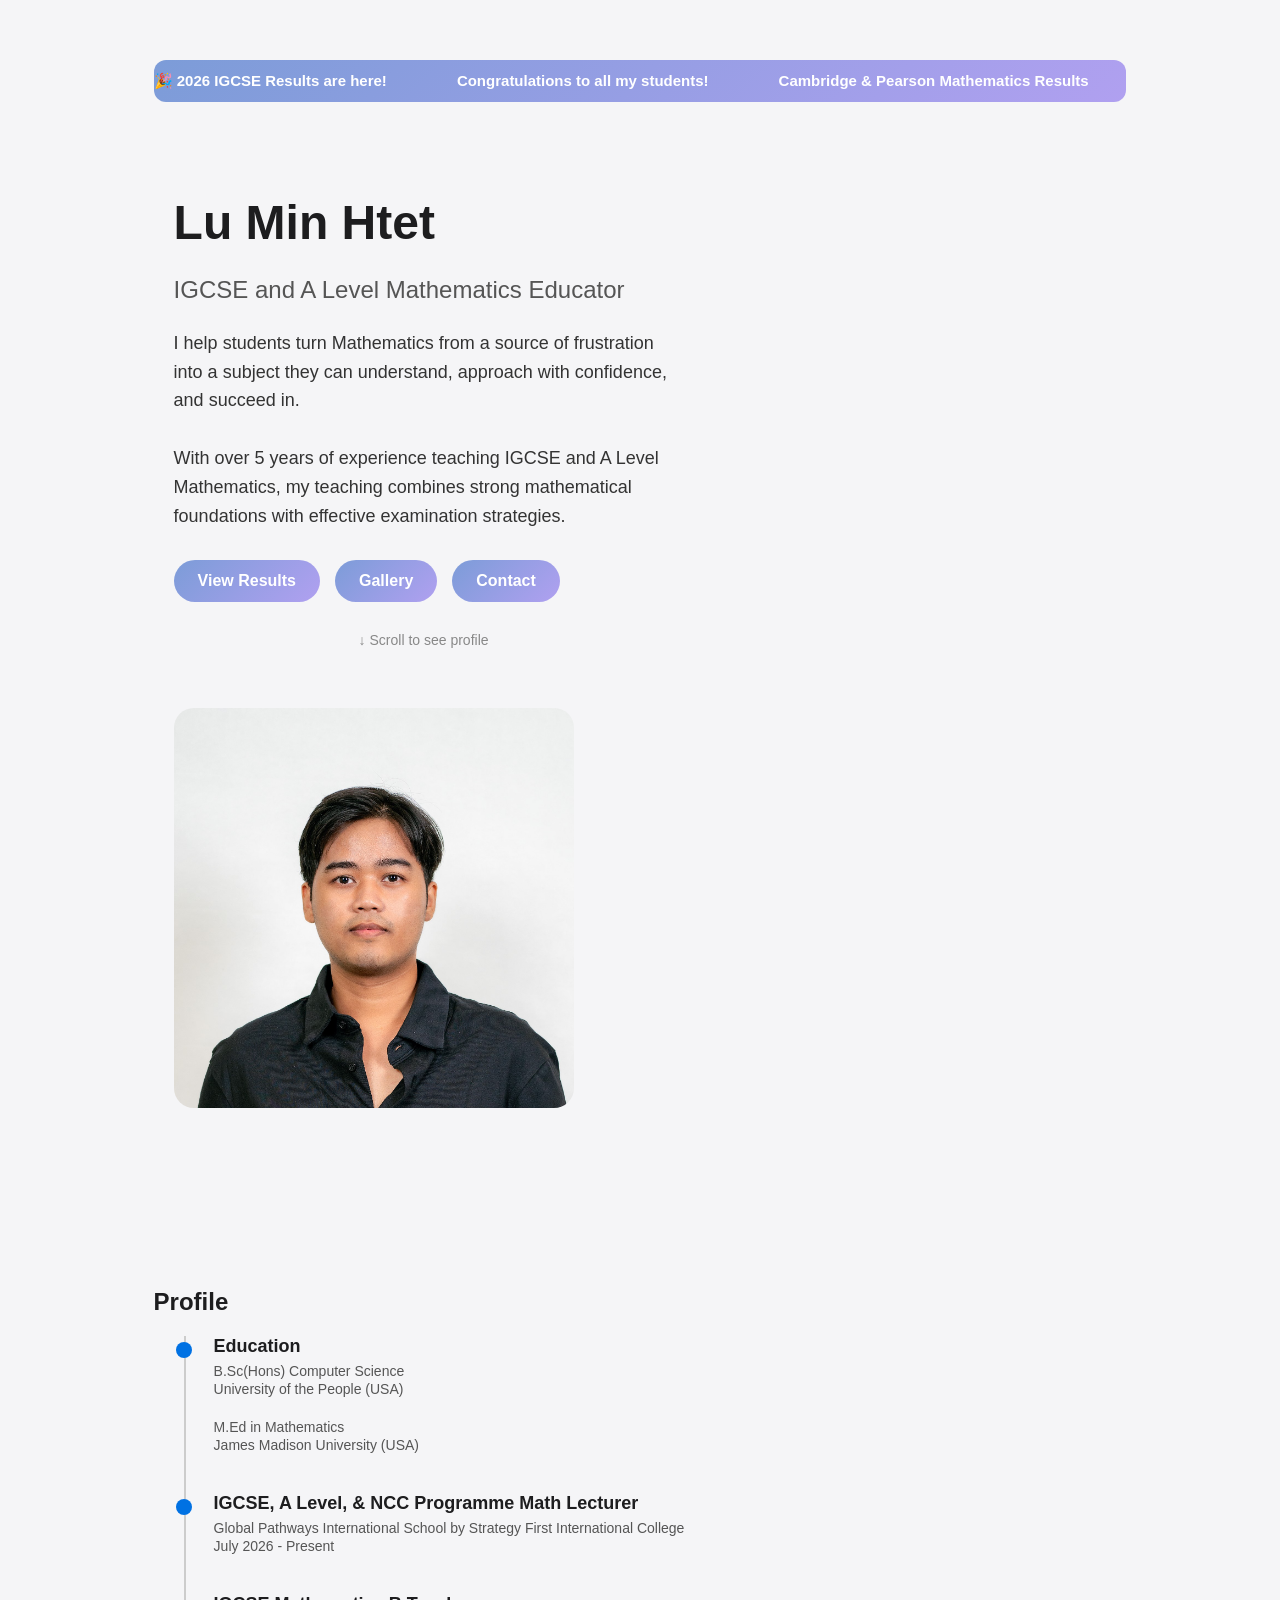
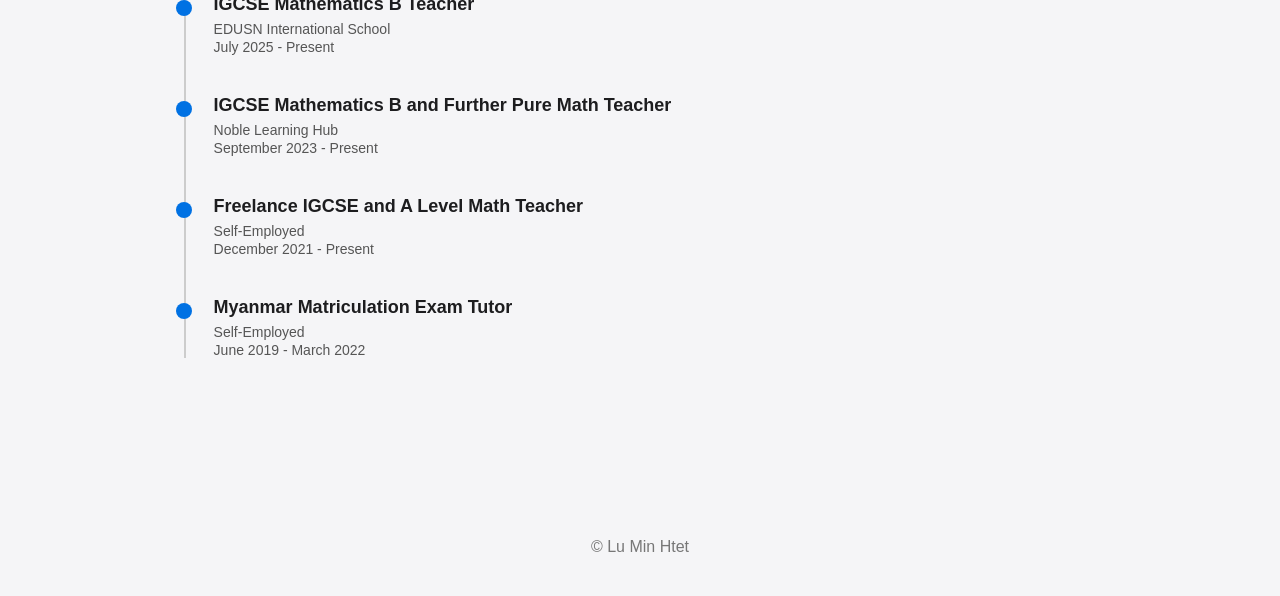
==== commit 9065221c: "Update index.html" ====
--- a/index.html
+++ b/index.html
@@ -27,9 +27,8 @@
     <h1>Lu Min Htet</h1>
     <h3>IGCSE and A Level Mathematics Educator</h3>
     <p>
-      With over 5 years of specialized experience in the IGCSE curriculum,
-      I help students transform their relationship with Mathematics from one of frustration to total confidence.<br><br>
-     My teaching goes beyond the textbook, focusing on proven exam strategies and mark-scheme precision to ensure students are fully prepared for the rigors of both Cambridge and Pearson papers.
+     I help students turn Mathematics from a source of frustration into a subject they can understand, approach with confidence, and succeed in.<br><br>
+     With over 5 years of experience teaching IGCSE and A Level Mathematics, my teaching combines strong mathematical foundations with effective examination strategies.
     </p>
 
     <div class="hero-buttons">
--- a/style.css
+++ b/style.css
@@ -601,105 +601,3 @@
   }
 
 }
-
-
-/* =========================
-   STATISTICS SECTION
-   ========================= */
-
-.stats-section {
-  display: grid;
-  grid-template-columns: repeat(4, 1fr);
-  gap: 20px;
-  margin: 40px 20px 80px;
-}
-
-
-.stat-card {
-  background: white;
-  padding: 30px 20px;
-  border-radius: 18px;
-  text-align: center;
-  box-shadow: 0 8px 20px rgba(0, 0, 0, 0.06);
-  transition: transform 0.3s ease,
-              box-shadow 0.3s ease;
-}
-
-
-.stat-card:hover {
-  transform: translateY(-5px);
-  box-shadow: 0 12px 30px rgba(0, 0, 0, 0.10);
-}
-
-
-.stat-card h2 {
-  margin: 0 0 10px;
-  font-size: 32px;
-  font-weight: 700;
-
-  background: linear-gradient(
-    135deg,
-    #7c9cd8,
-    #b0a0f0
-  );
-
-  background-clip: text;
-  -webkit-background-clip: text;
-  -webkit-text-fill-color: transparent;
-}
-
-
-.stat-card p {
-  margin: 0;
-  color: #555;
-  font-size: 14px;
-  line-height: 1.5;
-}
-
-
-/* =========================
-   MOBILE STATISTICS
-   ========================= */
-
-@media (max-width: 768px) {
-
-  .announcement-bar {
-    border-radius: 0;
-    margin-left: -12%;
-    width: 124%;
-  }
-
-
-  .announcement-track {
-    gap: 45px;
-    animation-duration: 20s;
-  }
-
-
-  .announcement-track span {
-    font-size: 13px;
-  }
-
-
-  .stats-section {
-    grid-template-columns: repeat(2, 1fr);
-    gap: 15px;
-    margin: 30px 0 60px;
-  }
-
-
-  .stat-card {
-    padding: 25px 15px;
-  }
-
-
-  .stat-card h2 {
-    font-size: 26px;
-  }
-
-
-  .stat-card p {
-    font-size: 13px;
-  }
-
-}
